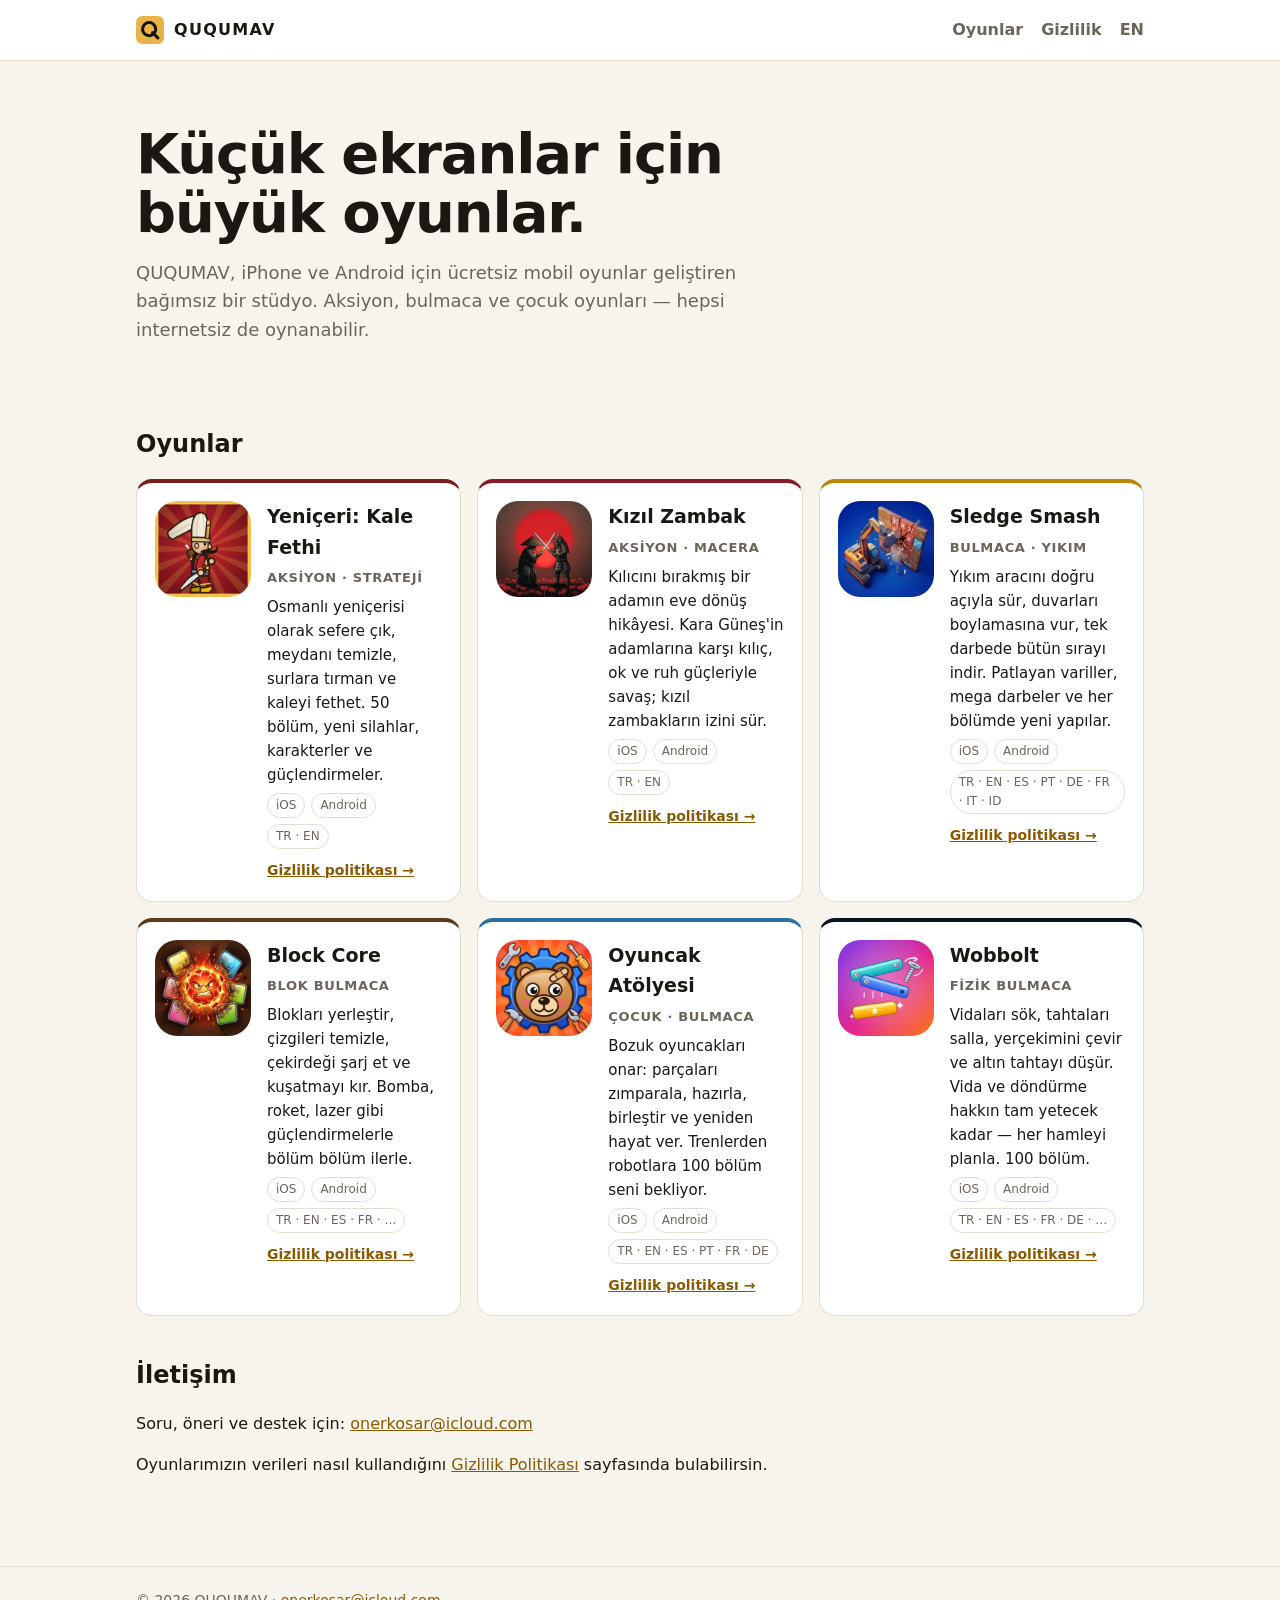
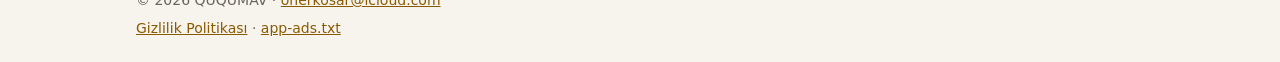
==== index.html @ c6b2494d "Oyun tanıtım sitesi, gizlilik politikaları ve app-ads.txt ekle Altı oyun (Yeniçeri, Kızıl Zambak, Sl" ====
<!doctype html>
<html lang="tr">
<head>
<meta charset="utf-8">
<meta name="viewport" content="width=device-width,initial-scale=1">
<title>QUQUMAV — Mobil Oyunlar</title>
<meta name="description" content="QUQUMAV&#x27;ın iOS ve Android için geliştirdiği mobil oyunlar: Yeniçeri, Kızıl Zambak, Sledge Smash, Block Core, Oyuncak Atölyesi ve Wobbolt.">
<link rel="icon" href="favicon.svg" type="image/svg+xml">
<link rel="stylesheet" href="style.css">
</head>
<body>
<header class="top"><div class="wrap">
<a class="brand" href="index.html"><img src="favicon.svg" alt="" width="28" height="28">QUQUMAV</a>
<nav><a href="index.html#oyunlar">Oyunlar</a><a href="gizlilik/index.html">Gizlilik</a><a href="en/index.html" lang="en">EN</a></nav>
</div></header>
<main class="wrap">
<section class="hero">
<h1>Küçük ekranlar için<br>büyük oyunlar.</h1>
<p>QUQUMAV, iPhone ve Android için ücretsiz mobil oyunlar geliştiren bağımsız bir stüdyo. Aksiyon, bulmaca ve çocuk oyunları — hepsi internetsiz de oynanabilir.</p>
</section>
<section id="oyunlar">
<h2>Oyunlar</h2>
<div class="grid">
<article class="card" style="--accent:#7a1d1d">
<img class="icon" src="img/yeniceri.webp" alt="Yeniçeri: Kale Fethi" width="96" height="96" loading="lazy">
<div class="info">
<h3>Yeniçeri: Kale Fethi</h3>
<p class="genre">Aksiyon · Strateji</p>
<p>Osmanlı yeniçerisi olarak sefere çık, meydanı temizle, surlara tırman ve kaleyi fethet. 50 bölüm, yeni silahlar, karakterler ve güçlendirmeler.</p>
<p class="meta"><span>iOS</span><span>Android</span><span>TR · EN</span></p>
<a class="link" href="gizlilik/yeniceri.html">Gizlilik politikası →</a>
</div>
</article>
<article class="card" style="--accent:#8b1a2b">
<img class="icon" src="img/kizil-zambak.webp" alt="Kızıl Zambak" width="96" height="96" loading="lazy">
<div class="info">
<h3>Kızıl Zambak</h3>
<p class="genre">Aksiyon · Macera</p>
<p>Kılıcını bırakmış bir adamın eve dönüş hikâyesi. Kara Güneş&#x27;in adamlarına karşı kılıç, ok ve ruh güçleriyle savaş; kızıl zambakların izini sür.</p>
<p class="meta"><span>iOS</span><span>Android</span><span>TR · EN</span></p>
<a class="link" href="gizlilik/kizil-zambak.html">Gizlilik politikası →</a>
</div>
</article>
<article class="card" style="--accent:#b8860b">
<img class="icon" src="img/sledge-smash.webp" alt="Sledge Smash" width="96" height="96" loading="lazy">
<div class="info">
<h3>Sledge Smash</h3>
<p class="genre">Bulmaca · Yıkım</p>
<p>Yıkım aracını doğru açıyla sür, duvarları boylamasına vur, tek darbede bütün sırayı indir. Patlayan variller, mega darbeler ve her bölümde yeni yapılar.</p>
<p class="meta"><span>iOS</span><span>Android</span><span>TR · EN · ES · PT · DE · FR · IT · ID</span></p>
<a class="link" href="gizlilik/sledge-smash.html">Gizlilik politikası →</a>
</div>
</article>
<article class="card" style="--accent:#5c3a1e">
<img class="icon" src="img/block-core.webp" alt="Block Core" width="96" height="96" loading="lazy">
<div class="info">
<h3>Block Core</h3>
<p class="genre">Blok Bulmaca</p>
<p>Blokları yerleştir, çizgileri temizle, çekirdeği şarj et ve kuşatmayı kır. Bomba, roket, lazer gibi güçlendirmelerle bölüm bölüm ilerle.</p>
<p class="meta"><span>iOS</span><span>Android</span><span>TR · EN · ES · FR · …</span></p>
<a class="link" href="gizlilik/block-core.html">Gizlilik politikası →</a>
</div>
</article>
<article class="card" style="--accent:#2f6f9f">
<img class="icon" src="img/oyuncak-atolyesi.webp" alt="Oyuncak Atölyesi" width="96" height="96" loading="lazy">
<div class="info">
<h3>Oyuncak Atölyesi</h3>
<p class="genre">Çocuk · Bulmaca</p>
<p>Bozuk oyuncakları onar: parçaları zımparala, hazırla, birleştir ve yeniden hayat ver. Trenlerden robotlara 100 bölüm seni bekliyor.</p>
<p class="meta"><span>iOS</span><span>Android</span><span>TR · EN · ES · PT · FR · DE</span></p>
<a class="link" href="gizlilik/oyuncak-atolyesi.html">Gizlilik politikası →</a>
</div>
</article>
<article class="card" style="--accent:#091321">
<img class="icon" src="img/wobbolt.webp" alt="Wobbolt" width="96" height="96" loading="lazy">
<div class="info">
<h3>Wobbolt</h3>
<p class="genre">Fizik Bulmaca</p>
<p>Vidaları sök, tahtaları salla, yerçekimini çevir ve altın tahtayı düşür. Vida ve döndürme hakkın tam yetecek kadar — her hamleyi planla. 100 bölüm.</p>
<p class="meta"><span>iOS</span><span>Android</span><span>TR · EN · ES · FR · DE · …</span></p>
<a class="link" href="gizlilik/wobbolt.html">Gizlilik politikası →</a>
</div>
</article>
</div>
</section>
<section class="about">
<h2>İletişim</h2>
<p>Soru, öneri ve destek için: <a href="mailto:onerkosar@icloud.com">onerkosar@icloud.com</a></p>
<p>Oyunlarımızın verileri nasıl kullandığını <a href="gizlilik/index.html">Gizlilik Politikası</a> sayfasında bulabilirsin.</p>
</section>
</main>
<footer class="foot"><div class="wrap">
<p>© 2026 QUQUMAV · <a href="mailto:onerkosar@icloud.com">onerkosar@icloud.com</a></p>
<p><a href="gizlilik/index.html">Gizlilik Politikası</a> · <a href="app-ads.txt">app-ads.txt</a></p>
</div></footer>
</body>
</html>
---- style.css ----
:root{--bg:#f7f4ee;--surface:#fff;--text:#1b1813;--muted:#6b645a;--line:#e4ddd0;--brand:#b07a12;--link:#8a5a00}
@media (prefers-color-scheme:dark){:root{--bg:#14110d;--surface:#1e1a14;--text:#efe9df;--muted:#a49b8d;--line:#332c22;--brand:#e8b44a;--link:#f0c062}}
*{box-sizing:border-box}
html{-webkit-text-size-adjust:100%}
body{margin:0;background:var(--bg);color:var(--text);font:16px/1.6 system-ui,-apple-system,"Segoe UI",Roboto,sans-serif}
a{color:var(--link)}
img{max-width:100%}
.wrap{max-width:1040px;margin:0 auto;padding:0 16px}
.top{border-bottom:1px solid var(--line);background:var(--surface)}
.top .wrap{display:flex;align-items:center;justify-content:space-between;gap:12px;min-height:60px;flex-wrap:wrap}
.brand{display:flex;align-items:center;gap:10px;font-weight:800;letter-spacing:.08em;color:var(--text);text-decoration:none}
nav{display:flex;gap:18px}
nav a{color:var(--muted);text-decoration:none;font-weight:600}
nav a:hover{color:var(--text)}
.hero{padding:64px 0 40px}
.hero h1{font-size:clamp(32px,6vw,56px);line-height:1.05;margin:0 0 16px;letter-spacing:-.02em}
.hero p{font-size:18px;color:var(--muted);max-width:620px;margin:0}
h2{font-size:24px;margin:40px 0 16px}
.grid{display:grid;grid-template-columns:repeat(auto-fill,minmax(300px,1fr));gap:16px}
.card{display:flex;gap:16px;padding:18px;background:var(--surface);border:1px solid var(--line);border-top:4px solid var(--accent);border-radius:16px}
.card .icon{width:96px;height:96px;border-radius:22px;flex:none;object-fit:cover}
.card h3{margin:0;font-size:19px}
.card p{margin:6px 0;font-size:15px}
.genre{color:var(--muted);font-size:13px!important;font-weight:600;text-transform:uppercase;letter-spacing:.05em}
.meta{display:flex;flex-wrap:wrap;gap:6px}
.meta span{font-size:12px;padding:2px 8px;border:1px solid var(--line);border-radius:99px;color:var(--muted)}
.link{display:inline-block;margin-top:4px;font-weight:600;font-size:14px}
.about{padding-bottom:24px}
.doc{max-width:760px;padding:32px 0 24px}
.doc h1{font-size:28px;line-height:1.2;margin:0 0 6px}
.doc h2{font-size:19px;margin:28px 0 8px}
.dochead{display:flex;gap:16px;align-items:center;margin-bottom:16px}
.dochead img{border-radius:14px;flex:none}
.muted{color:var(--muted);font-size:14px;margin-top:0}
hr{border:0;border-top:1px solid var(--line);margin:48px 0 32px}
.tablewrap{overflow-x:auto}
table{border-collapse:collapse;width:100%;font-size:15px}
th,td{text-align:left;padding:8px 10px;border-bottom:1px solid var(--line)}
th{color:var(--muted);font-weight:600}
.foot{border-top:1px solid var(--line);margin-top:48px;padding:16px 0;color:var(--muted);font-size:14px}
.foot p{margin:6px 0}
@media (max-width:420px){.card{flex-direction:column}.grid{grid-template-columns:1fr}}
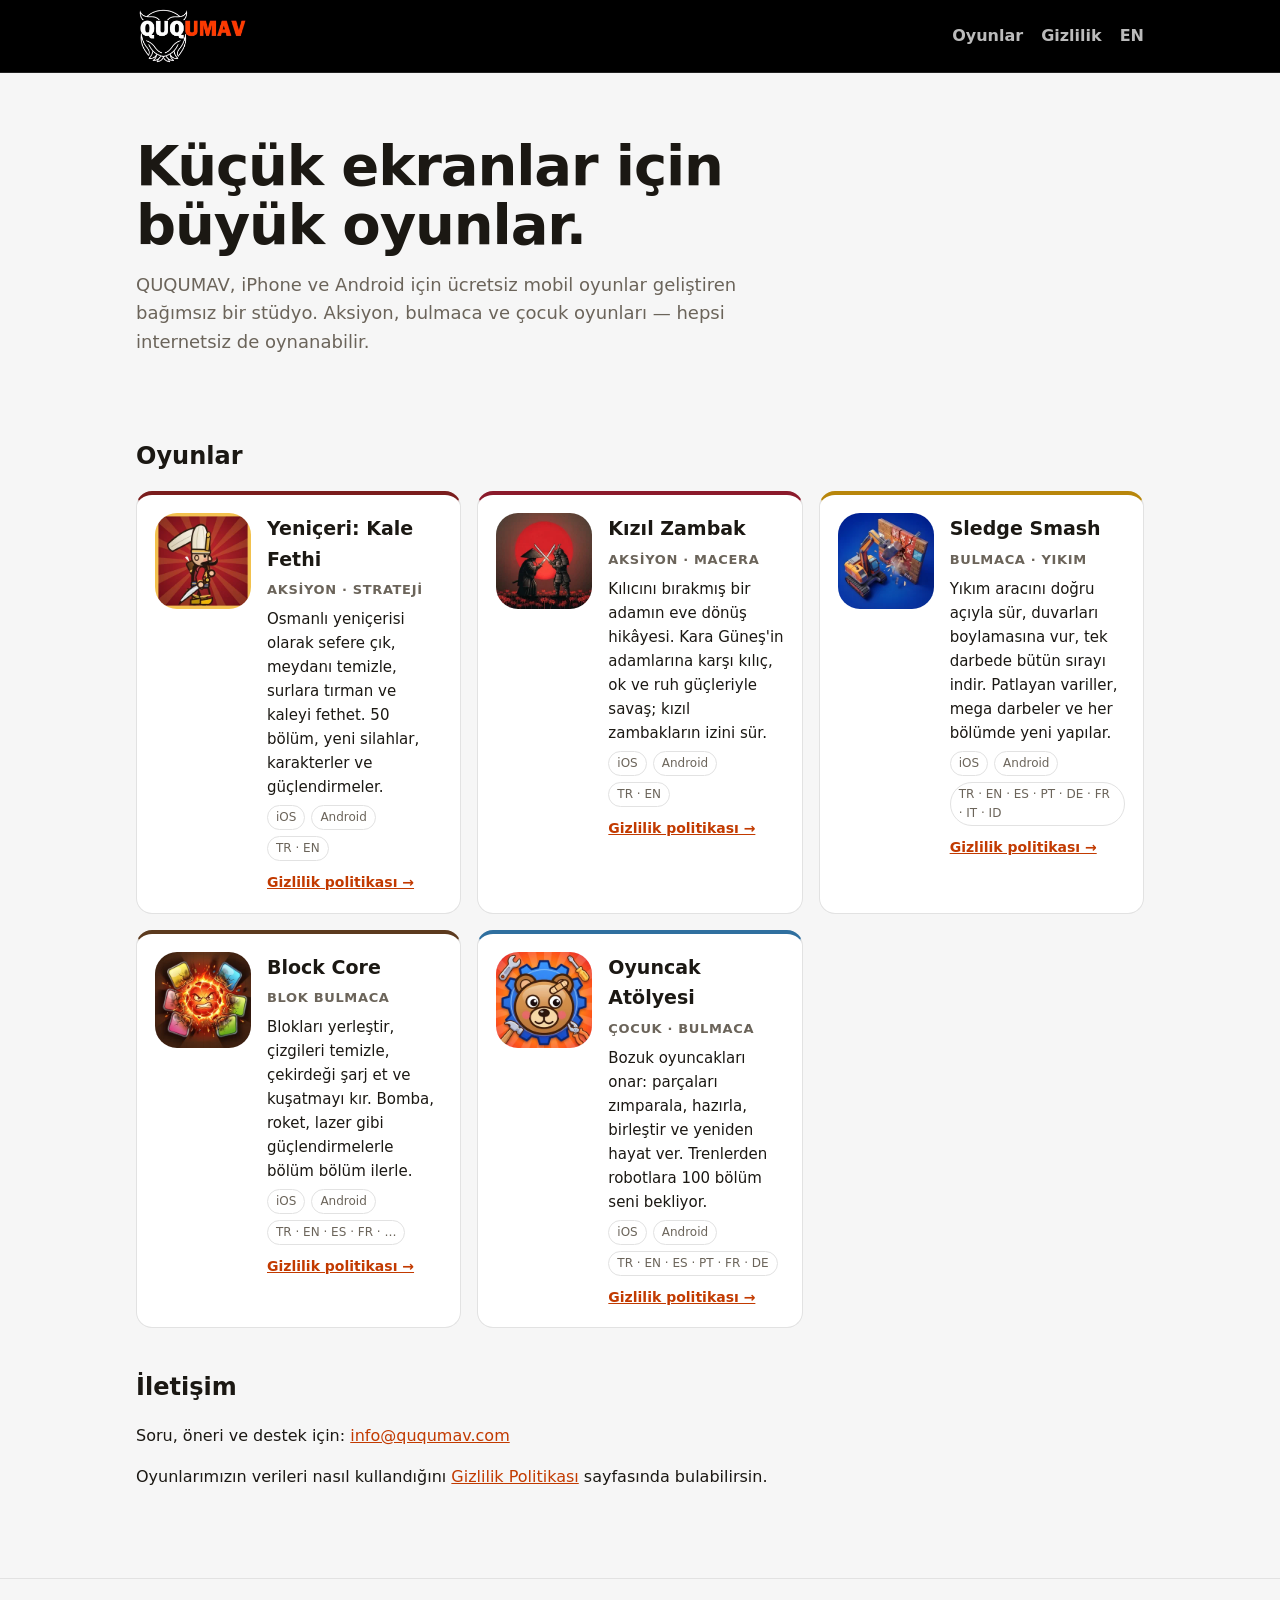
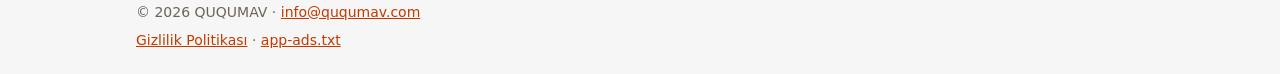
==== commit a48e2e7f: "Logoyu QUQUMAV baykuş amblemiyle değiştir, Wobbolt'u kaldır, e-postayı info@ququmav.com yap Co-Autho" ====
--- a/index.html
+++ b/index.html
@@ -4,13 +4,16 @@
 <meta charset="utf-8">
 <meta name="viewport" content="width=device-width,initial-scale=1">
 <title>QUQUMAV — Mobil Oyunlar</title>
-<meta name="description" content="QUQUMAV&#x27;ın iOS ve Android için geliştirdiği mobil oyunlar: Yeniçeri, Kızıl Zambak, Sledge Smash, Block Core, Oyuncak Atölyesi ve Wobbolt.">
-<link rel="icon" href="favicon.svg" type="image/svg+xml">
+<meta name="description" content="QUQUMAV&#x27;ın iOS ve Android için geliştirdiği mobil oyunlar: Yeniçeri, Kızıl Zambak, Sledge Smash, Block Core ve Oyuncak Atölyesi.">
+<link rel="icon" href="favicon.ico" sizes="any">
+<link rel="icon" href="favicon-32.png" type="image/png" sizes="32x32">
+<link rel="apple-touch-icon" href="apple-touch-icon.png">
+<meta name="theme-color" content="#000000">
 <link rel="stylesheet" href="style.css">
 </head>
 <body>
 <header class="top"><div class="wrap">
-<a class="brand" href="index.html"><img src="favicon.svg" alt="" width="28" height="28">QUQUMAV</a>
+<a class="brand" href="index.html"><img src="img/logo.png" alt="QUQUMAV" width="90" height="48"></a>
 <nav><a href="index.html#oyunlar">Oyunlar</a><a href="gizlilik/index.html">Gizlilik</a><a href="en/index.html" lang="en">EN</a></nav>
 </div></header>
 <main class="wrap">
@@ -71,26 +74,16 @@
 <a class="link" href="gizlilik/oyuncak-atolyesi.html">Gizlilik politikası →</a>
 </div>
 </article>
-<article class="card" style="--accent:#091321">
-<img class="icon" src="img/wobbolt.webp" alt="Wobbolt" width="96" height="96" loading="lazy">
-<div class="info">
-<h3>Wobbolt</h3>
-<p class="genre">Fizik Bulmaca</p>
-<p>Vidaları sök, tahtaları salla, yerçekimini çevir ve altın tahtayı düşür. Vida ve döndürme hakkın tam yetecek kadar — her hamleyi planla. 100 bölüm.</p>
-<p class="meta"><span>iOS</span><span>Android</span><span>TR · EN · ES · FR · DE · …</span></p>
-<a class="link" href="gizlilik/wobbolt.html">Gizlilik politikası →</a>
-</div>
-</article>
 </div>
 </section>
 <section class="about">
 <h2>İletişim</h2>
-<p>Soru, öneri ve destek için: <a href="mailto:onerkosar@icloud.com">onerkosar@icloud.com</a></p>
+<p>Soru, öneri ve destek için: <a href="mailto:info@ququmav.com">info@ququmav.com</a></p>
 <p>Oyunlarımızın verileri nasıl kullandığını <a href="gizlilik/index.html">Gizlilik Politikası</a> sayfasında bulabilirsin.</p>
 </section>
 </main>
 <footer class="foot"><div class="wrap">
-<p>© 2026 QUQUMAV · <a href="mailto:onerkosar@icloud.com">onerkosar@icloud.com</a></p>
+<p>© 2026 QUQUMAV · <a href="mailto:info@ququmav.com">info@ququmav.com</a></p>
 <p><a href="gizlilik/index.html">Gizlilik Politikası</a> · <a href="app-ads.txt">app-ads.txt</a></p>
 </div></footer>
 </body>
--- a/style.css
+++ b/style.css
@@ -1,17 +1,18 @@
-:root{--bg:#f7f4ee;--surface:#fff;--text:#1b1813;--muted:#6b645a;--line:#e4ddd0;--brand:#b07a12;--link:#8a5a00}
-@media (prefers-color-scheme:dark){:root{--bg:#14110d;--surface:#1e1a14;--text:#efe9df;--muted:#a49b8d;--line:#332c22;--brand:#e8b44a;--link:#f0c062}}
+:root{--bg:#f6f6f6;--surface:#fff;--text:#1b1813;--muted:#6b645a;--line:#e2e2e2;--brand:#ff4d0a;--link:#c23a00}
+@media (prefers-color-scheme:dark){:root{--bg:#0b0b0b;--surface:#161616;--text:#f0f0f0;--muted:#a0a0a0;--line:#2a2a2a;--brand:#ff4d0a;--link:#ff7a45}}
 *{box-sizing:border-box}
 html{-webkit-text-size-adjust:100%}
 body{margin:0;background:var(--bg);color:var(--text);font:16px/1.6 system-ui,-apple-system,"Segoe UI",Roboto,sans-serif}
 a{color:var(--link)}
 img{max-width:100%}
 .wrap{max-width:1040px;margin:0 auto;padding:0 16px}
-.top{border-bottom:1px solid var(--line);background:var(--surface)}
-.top .wrap{display:flex;align-items:center;justify-content:space-between;gap:12px;min-height:60px;flex-wrap:wrap}
-.brand{display:flex;align-items:center;gap:10px;font-weight:800;letter-spacing:.08em;color:var(--text);text-decoration:none}
+.top{background:#000;border-bottom:1px solid #222}
+.top .wrap{display:flex;align-items:center;justify-content:space-between;gap:12px;min-height:72px;flex-wrap:wrap}
+.brand{display:flex;align-items:center}
+.brand img{display:block;height:60px;width:auto}
 nav{display:flex;gap:18px}
-nav a{color:var(--muted);text-decoration:none;font-weight:600}
-nav a:hover{color:var(--text)}
+nav a{color:#bbb;text-decoration:none;font-weight:600}
+nav a:hover{color:#ff4d0a}
 .hero{padding:64px 0 40px}
 .hero h1{font-size:clamp(32px,6vw,56px);line-height:1.05;margin:0 0 16px;letter-spacing:-.02em}
 .hero p{font-size:18px;color:var(--muted);max-width:620px;margin:0}
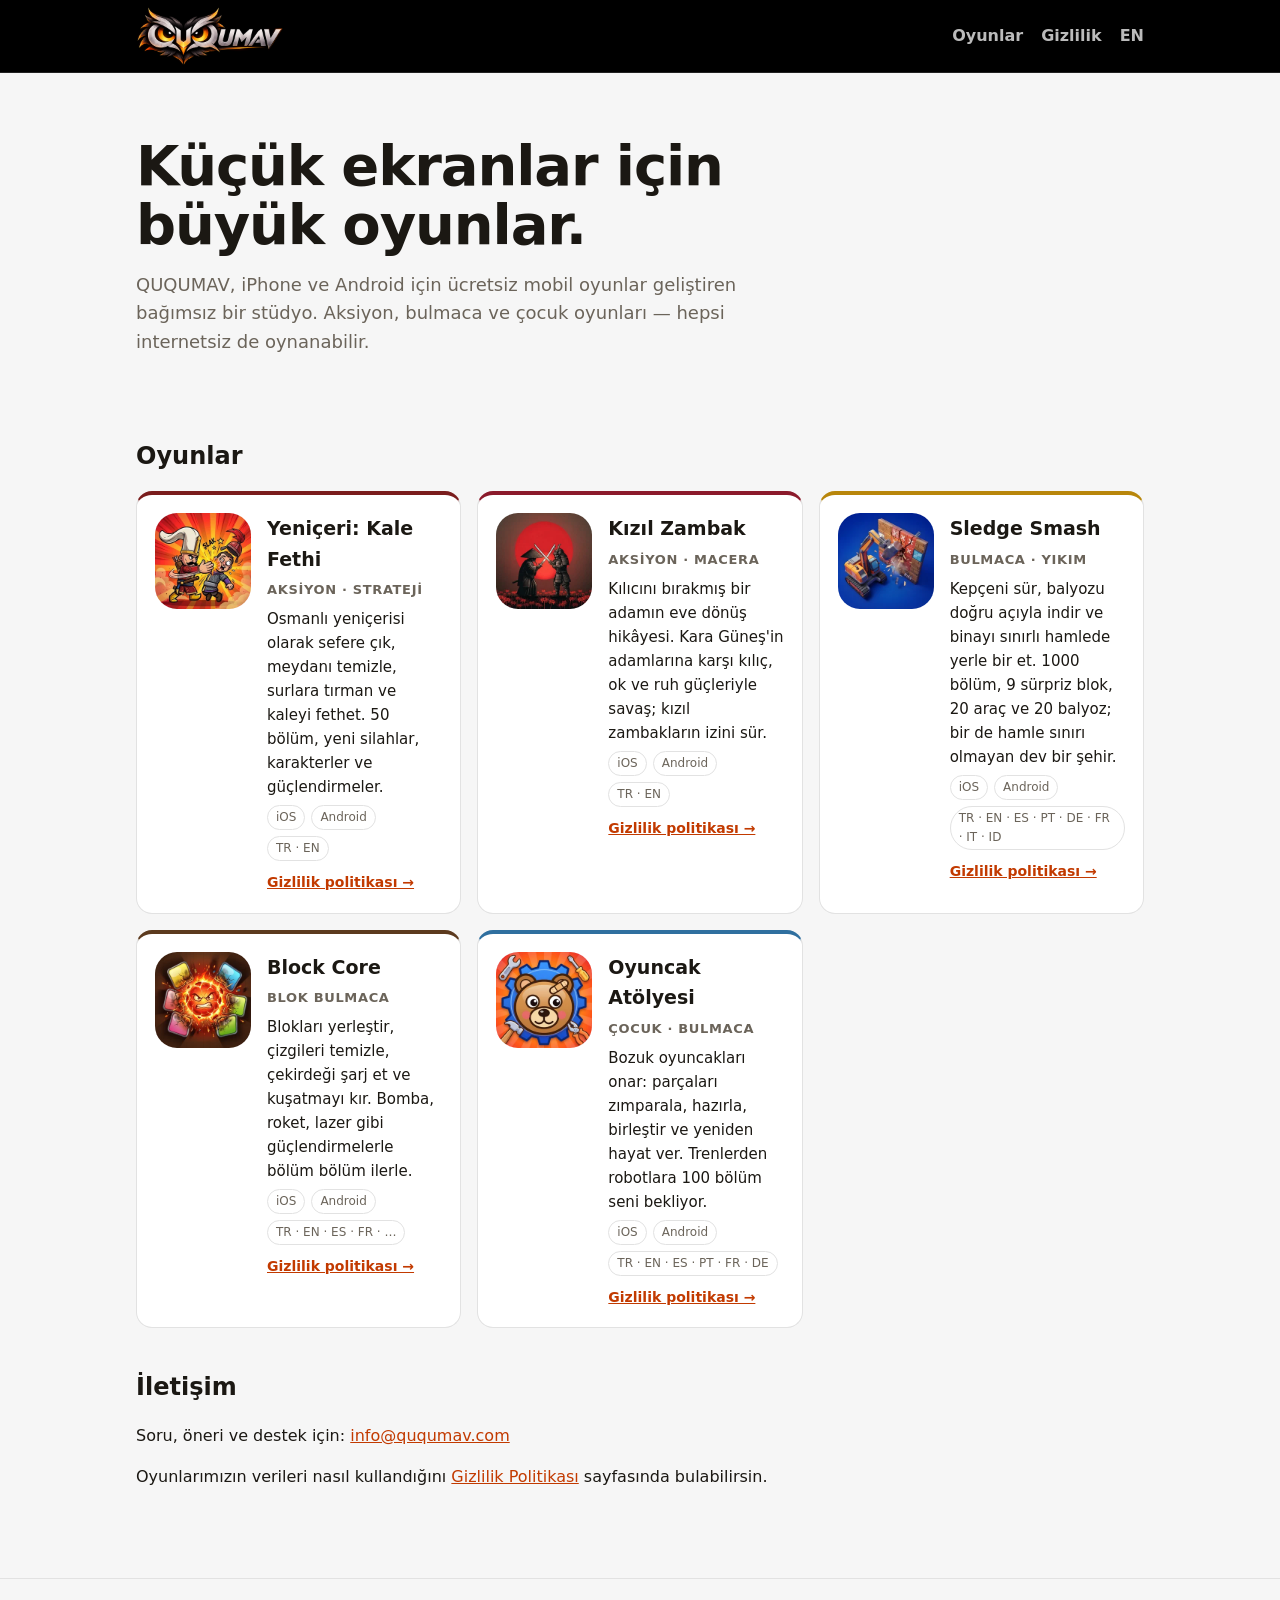
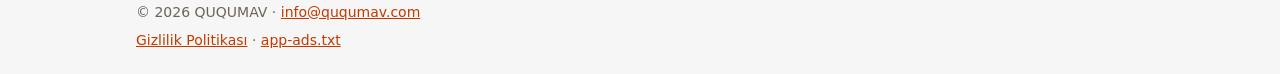
==== commit af1b82d8: "Yeni QUQUMAV baykuş logosu; Sledge Smash bilgileri 1.1.0'a göre güncellendi - Üst menü logosu, favic" ====
--- a/index.html
+++ b/index.html
@@ -13,7 +13,7 @@
 </head>
 <body>
 <header class="top"><div class="wrap">
-<a class="brand" href="index.html"><img src="img/logo.png" alt="QUQUMAV" width="90" height="48"></a>
+<a class="brand" href="index.html"><img src="img/logo.png" alt="QUQUMAV" width="148" height="60"></a>
 <nav><a href="index.html#oyunlar">Oyunlar</a><a href="gizlilik/index.html">Gizlilik</a><a href="en/index.html" lang="en">EN</a></nav>
 </div></header>
 <main class="wrap">
@@ -49,7 +49,7 @@
 <div class="info">
 <h3>Sledge Smash</h3>
 <p class="genre">Bulmaca · Yıkım</p>
-<p>Yıkım aracını doğru açıyla sür, duvarları boylamasına vur, tek darbede bütün sırayı indir. Patlayan variller, mega darbeler ve her bölümde yeni yapılar.</p>
+<p>Kepçeni sür, balyozu doğru açıyla indir ve binayı sınırlı hamlede yerle bir et. 1000 bölüm, 9 sürpriz blok, 20 araç ve 20 balyoz; bir de hamle sınırı olmayan dev bir şehir.</p>
 <p class="meta"><span>iOS</span><span>Android</span><span>TR · EN · ES · PT · DE · FR · IT · ID</span></p>
 <a class="link" href="gizlilik/sledge-smash.html">Gizlilik politikası →</a>
 </div>
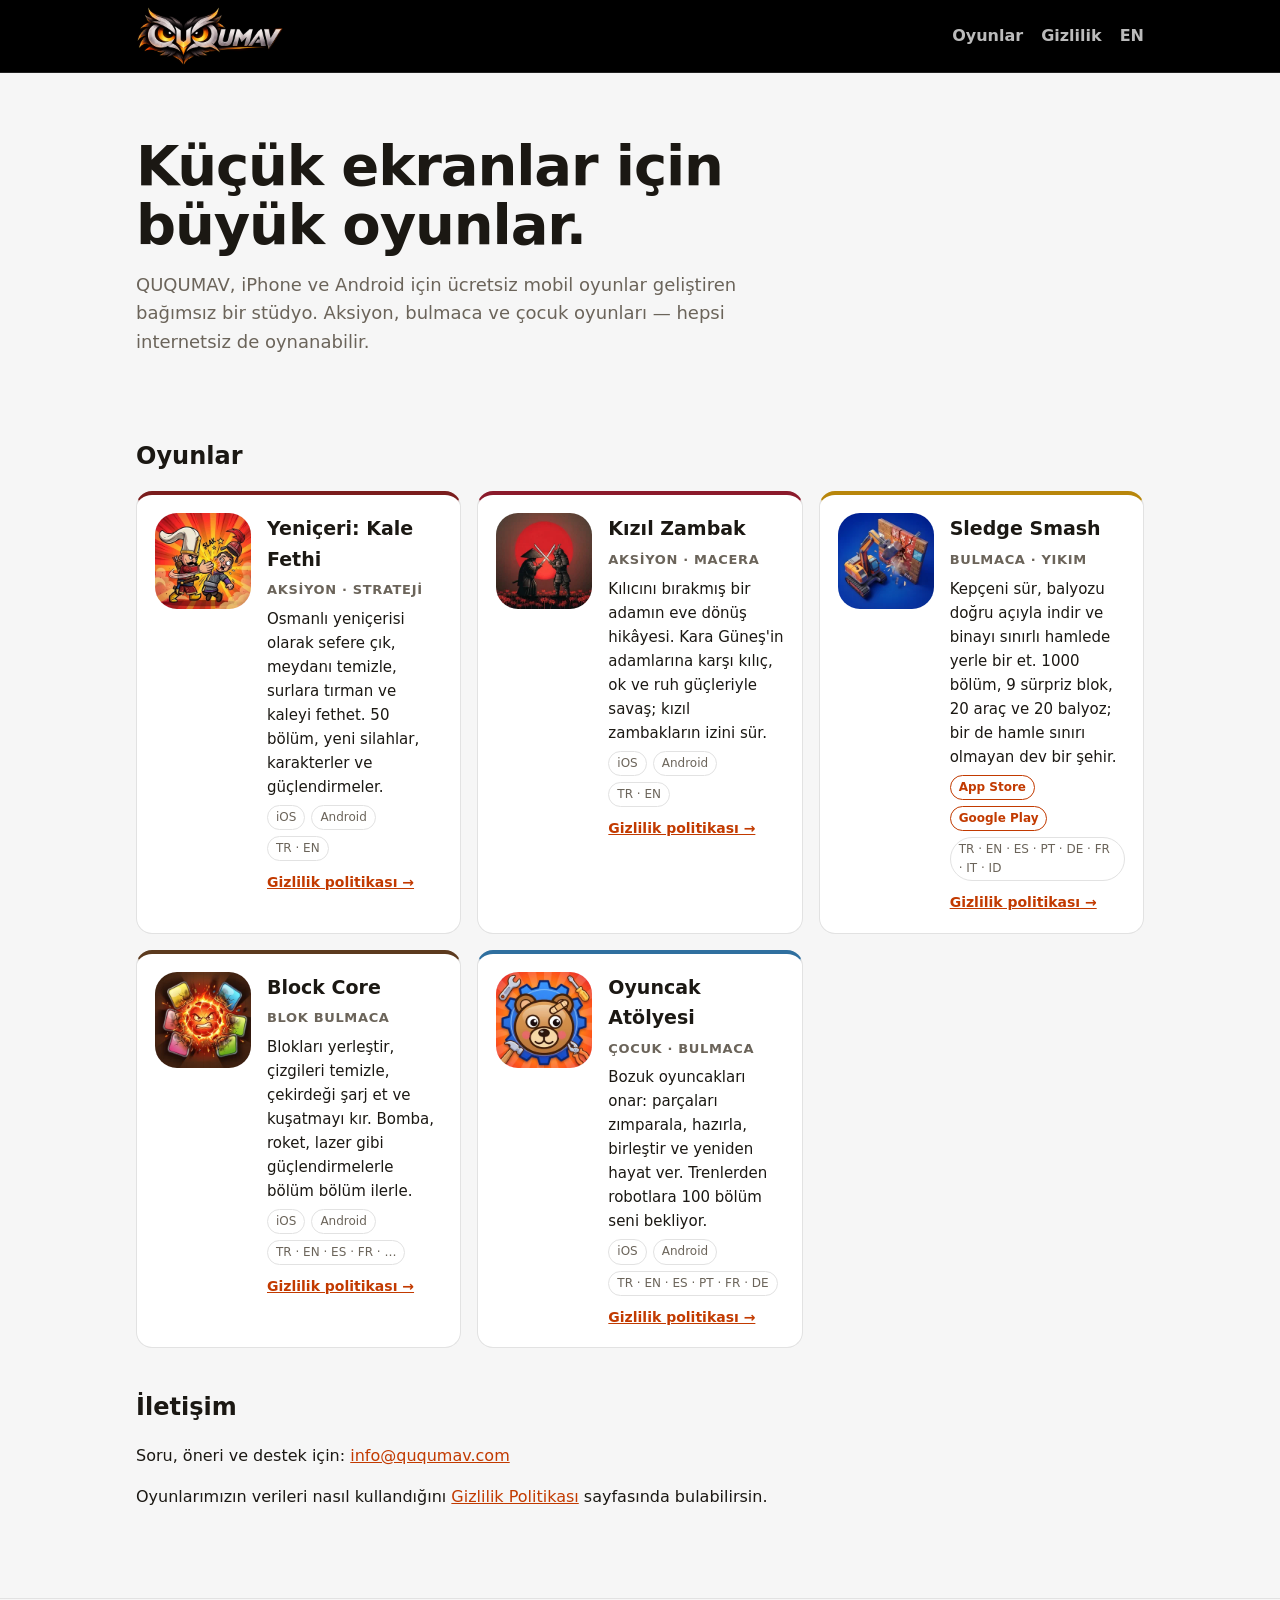
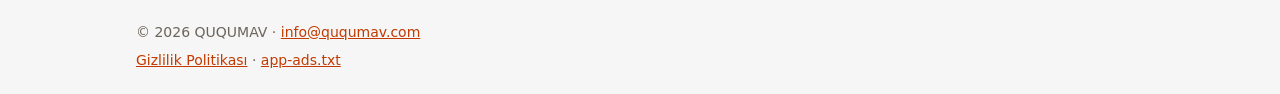
==== commit 0cac4d8a: "Sledge Smash mağaza linkleri ve cihaza göre yönlendiren indirme sayfası Co-Authored-By: Claude Opus " ====
--- a/index.html
+++ b/index.html
@@ -50,7 +50,7 @@
 <h3>Sledge Smash</h3>
 <p class="genre">Bulmaca · Yıkım</p>
 <p>Kepçeni sür, balyozu doğru açıyla indir ve binayı sınırlı hamlede yerle bir et. 1000 bölüm, 9 sürpriz blok, 20 araç ve 20 balyoz; bir de hamle sınırı olmayan dev bir şehir.</p>
-<p class="meta"><span>iOS</span><span>Android</span><span>TR · EN · ES · PT · DE · FR · IT · ID</span></p>
+<p class="meta"><a href="https://apps.apple.com/tr/app/sledge-smash/id6818124188">App Store</a><a href="https://play.google.com/store/apps/details?id=com.ququmav.sledgesmash">Google Play</a><span>TR · EN · ES · PT · DE · FR · IT · ID</span></p>
 <a class="link" href="gizlilik/sledge-smash.html">Gizlilik politikası →</a>
 </div>
 </article>
--- a/style.css
+++ b/style.css
@@ -41,3 +41,5 @@
 .foot{border-top:1px solid var(--line);margin-top:48px;padding:16px 0;color:var(--muted);font-size:14px}
 .foot p{margin:6px 0}
 @media (max-width:420px){.card{flex-direction:column}.grid{grid-template-columns:1fr}}
+.meta a{font-size:12px;padding:2px 8px;border:1px solid var(--link);border-radius:99px;color:var(--link);text-decoration:none;font-weight:600}
+.meta a:hover{background:var(--link);color:#fff}
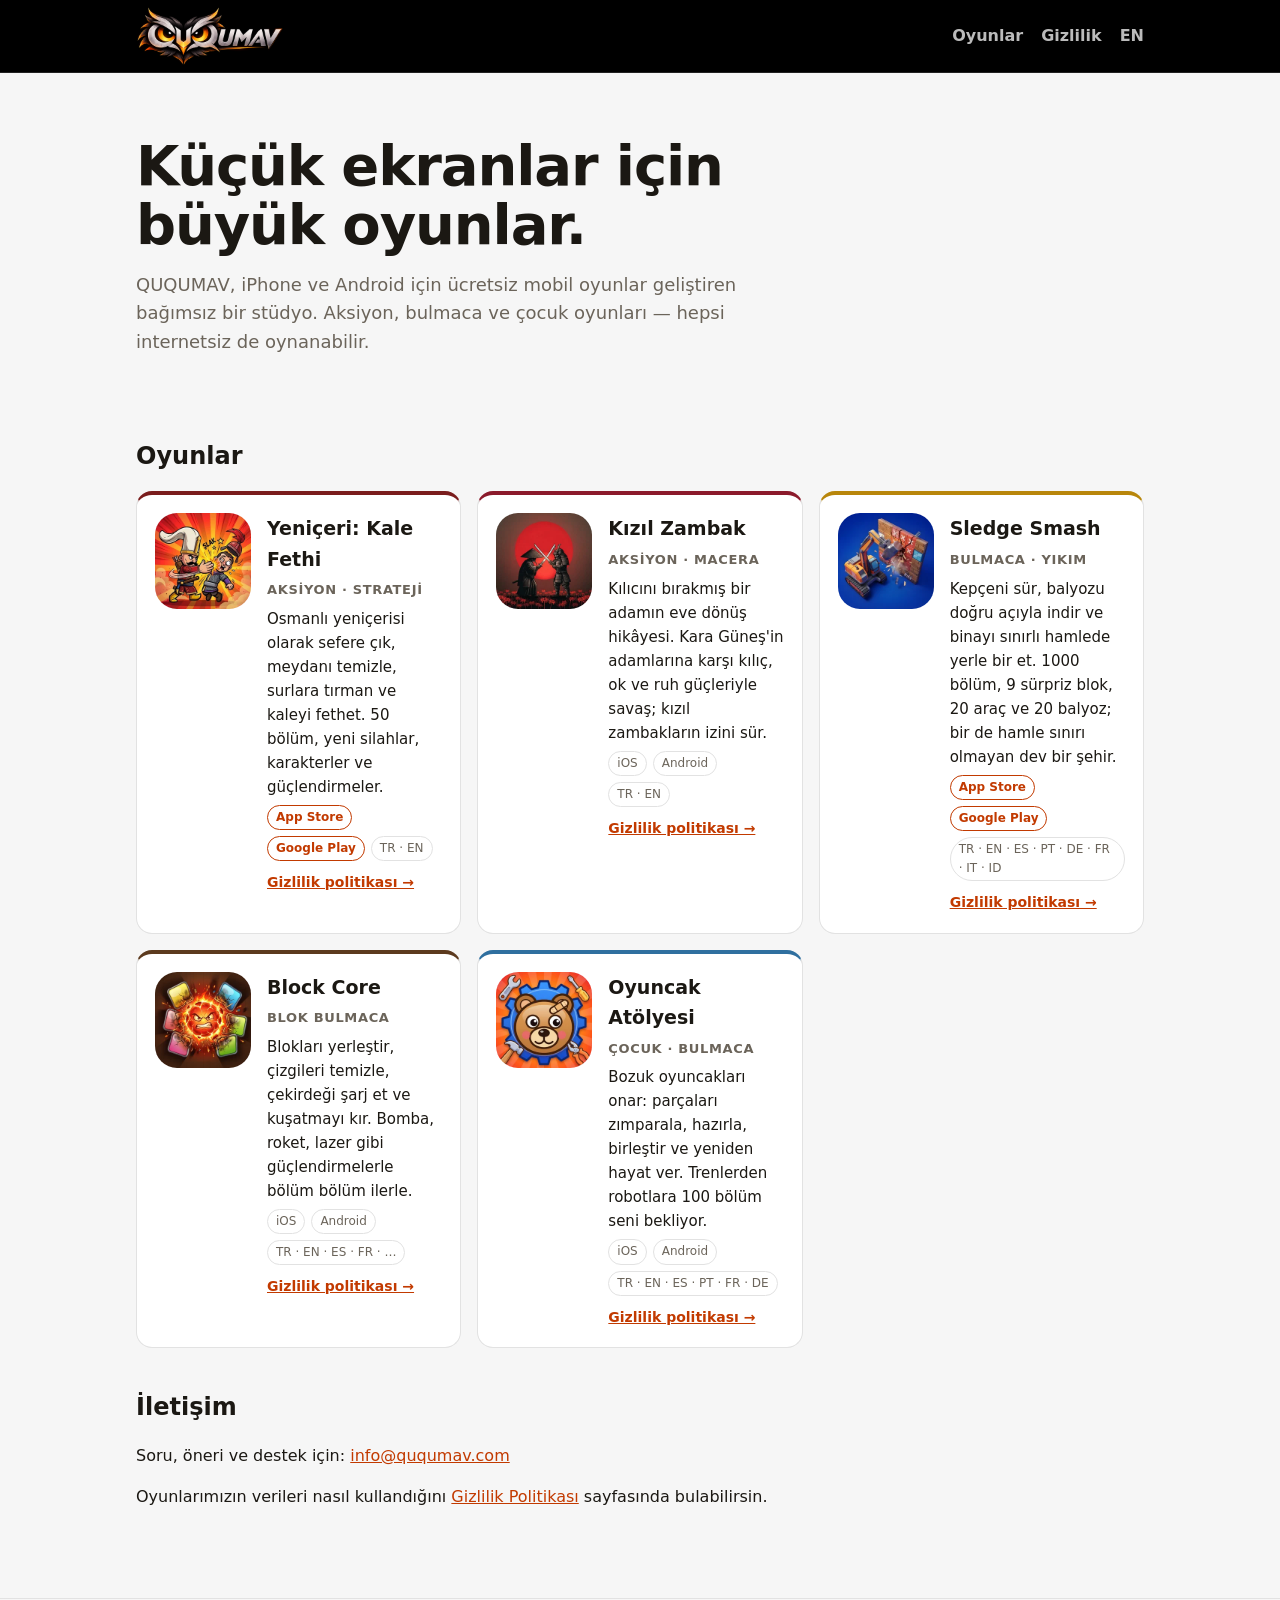
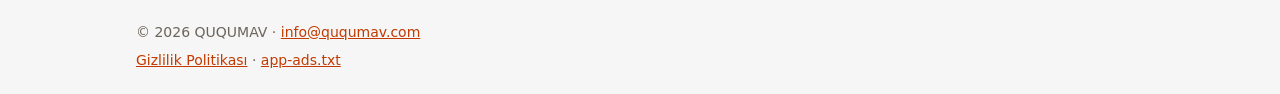
==== commit 31c3e2f4: "Yeniçeri mağaza linkleri ve cihaza göre yönlendiren indirme sayfası Co-Authored-By: Claude Opus 5.5 " ====
--- a/index.html
+++ b/index.html
@@ -30,7 +30,7 @@
 <h3>Yeniçeri: Kale Fethi</h3>
 <p class="genre">Aksiyon · Strateji</p>
 <p>Osmanlı yeniçerisi olarak sefere çık, meydanı temizle, surlara tırman ve kaleyi fethet. 50 bölüm, yeni silahlar, karakterler ve güçlendirmeler.</p>
-<p class="meta"><span>iOS</span><span>Android</span><span>TR · EN</span></p>
+<p class="meta"><a href="https://apps.apple.com/tr/app/yeni%C3%A7eri-kale-fethi/id6816697161?l=tr">App Store</a><a href="https://play.google.com/store/apps/details?id=com.ququmav.yeniceri">Google Play</a><span>TR · EN</span></p>
 <a class="link" href="gizlilik/yeniceri.html">Gizlilik politikası →</a>
 </div>
 </article>
